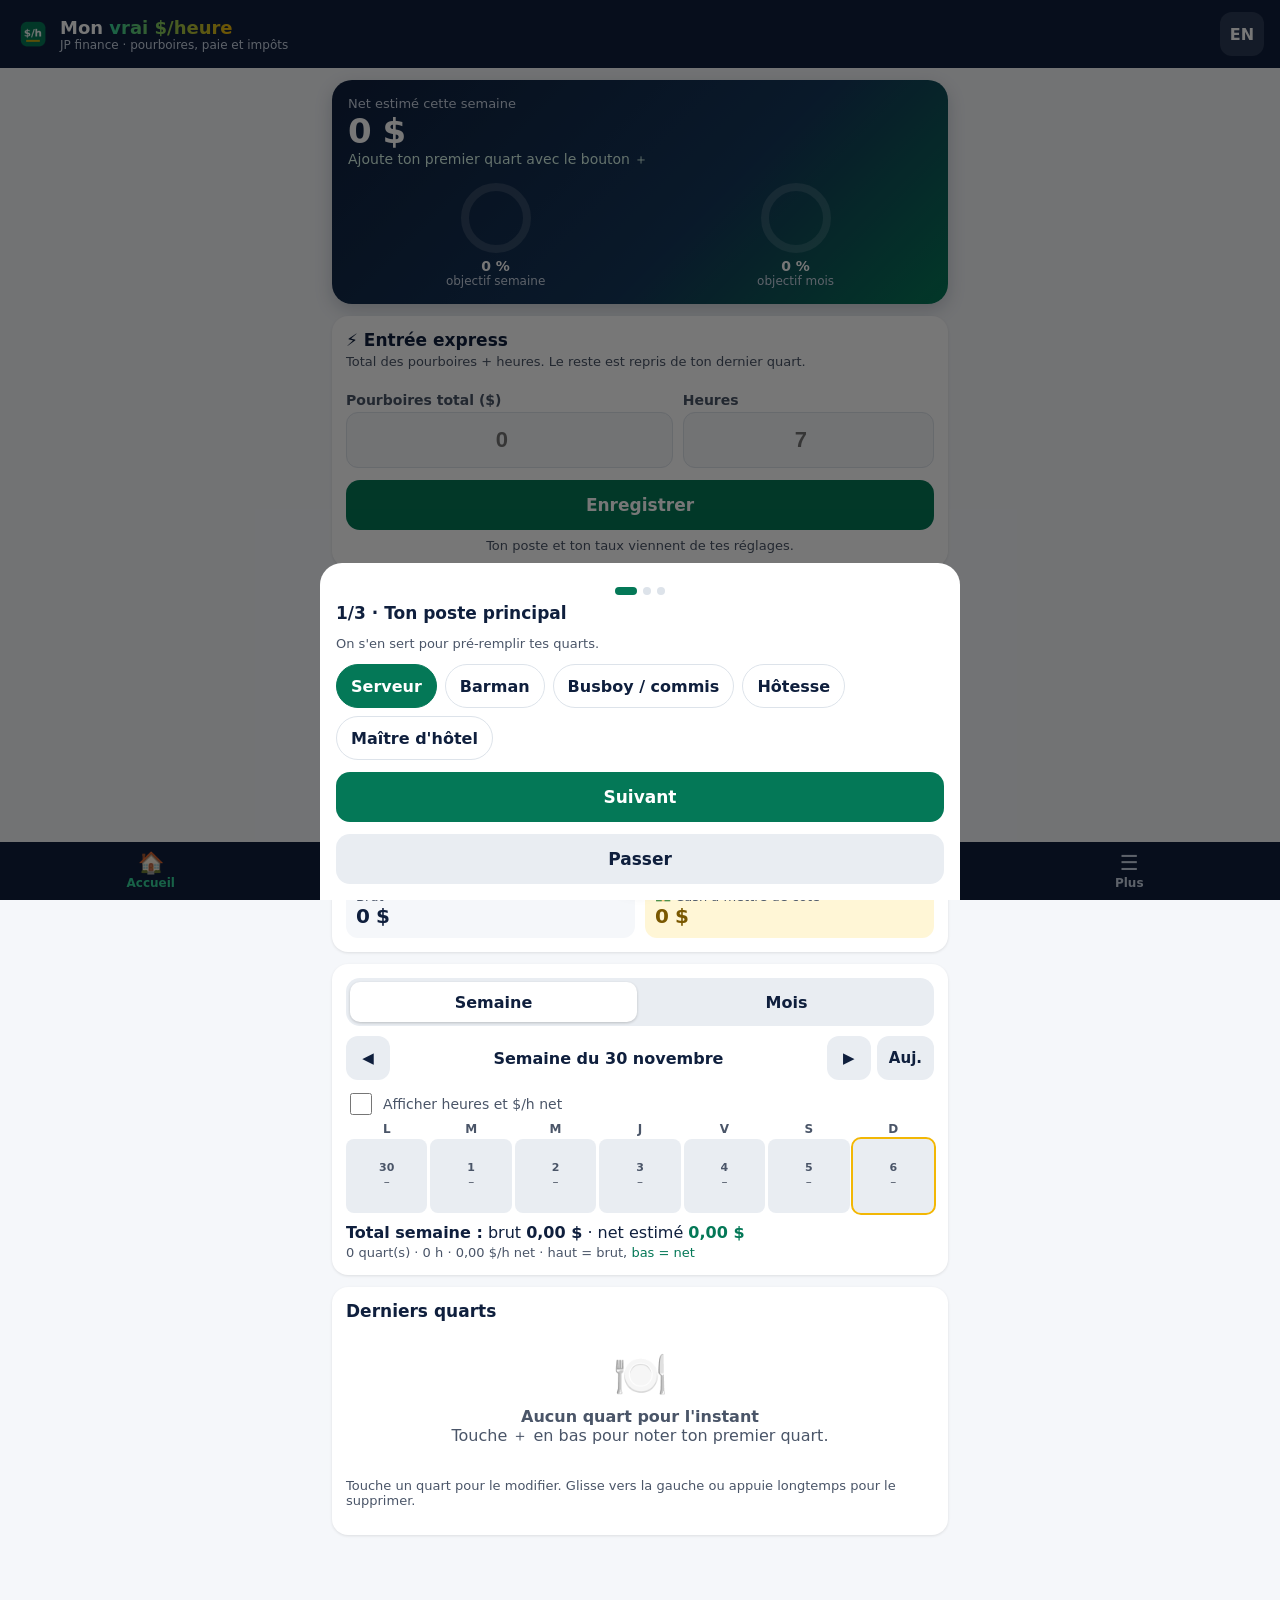
==== index.html @ 1e8775b4 "Mon vrai $/heure v6.0.0" ====
<!doctype html>
<html lang="fr-CA">
  <head>
    <meta charset="utf-8" />
    <meta name="viewport" content="width=device-width,initial-scale=1,viewport-fit=cover" />
    <meta
      http-equiv="Content-Security-Policy"
      content="default-src 'self'; script-src 'self'; style-src 'self' 'unsafe-inline'; img-src 'self' data: blob:; font-src 'self'; connect-src 'self'; manifest-src 'self'; worker-src 'self'; object-src 'none'; base-uri 'none'; form-action 'none'"
    />
    <meta name="referrer" content="no-referrer" />
    <title>Mon vrai $/heure – JP finance</title>
    <meta
      name="description"
      content="Calcule ton vrai salaire horaire avec tes pourboires, tes retenues 2026 du Québec et ton budget. Gratuit, sans pub, hors ligne."
    />
    <meta name="theme-color" content="#0F1F3D" />
    <meta name="color-scheme" content="light dark" />
    <meta name="apple-mobile-web-app-capable" content="yes" />
    <meta name="mobile-web-app-capable" content="yes" />
    <meta name="apple-mobile-web-app-title" content="Vrai $/h" />
    <meta name="apple-mobile-web-app-status-bar-style" content="black-translucent" />
    <meta property="og:type" content="website" />
    <meta property="og:title" content="Mon vrai $/heure – JP finance" />
    <meta
      property="og:description"
      content="Ton vrai $/heure avec pourboires et retenues du Québec. Gratuit, sans pub, hors ligne."
    />
    <meta property="og:image" content="og-image.png" />
    <meta property="og:locale" content="fr_CA" />
    <meta name="twitter:card" content="summary_large_image" />
    <link rel="icon" href="favicon.ico" sizes="any" />
    <link rel="icon" type="image/png" sizes="32x32" href="favicon-32.png" />
    <link rel="apple-touch-icon" href="apple-touch-icon.png" />
    <link
      rel="apple-touch-startup-image"
      href="splash/splash-1170x2532.png"
      media="(device-width: 390px) and (device-height: 844px) and (-webkit-device-pixel-ratio: 3)"
    />
    <link
      rel="apple-touch-startup-image"
      href="splash/splash-1179x2556.png"
      media="(device-width: 393px) and (device-height: 852px) and (-webkit-device-pixel-ratio: 3)"
    />
    <link
      rel="apple-touch-startup-image"
      href="splash/splash-1290x2796.png"
      media="(device-width: 430px) and (device-height: 932px) and (-webkit-device-pixel-ratio: 3)"
    />
    <link
      rel="apple-touch-startup-image"
      href="splash/splash-1125x2436.png"
      media="(device-width: 375px) and (device-height: 812px) and (-webkit-device-pixel-ratio: 3)"
    />
    <link
      rel="apple-touch-startup-image"
      href="splash/splash-750x1334.png"
      media="(device-width: 375px) and (device-height: 667px) and (-webkit-device-pixel-ratio: 2)"
    />
    <link rel="manifest" href="manifest.webmanifest" />
    <link rel="stylesheet" href="styles.css" />
    <link rel="modulepreload" href="src/calc.js" />
    <link rel="modulepreload" href="src/taxes.js" />
    <link rel="modulepreload" href="src/storage.js" />
    <script type="module" src="src/ui.js"></script>
  </head>
  <body>
    <a class="skip" href="#main">Aller au contenu</a>
    <header>
      <img src="icon-192.png" alt="" />
      <h1>Mon <b class="logo">vrai $/heure</b><small>JP finance · pourboires, paie et impôts</small></h1>
      <span class="badge" id="off" role="status">Hors ligne</span
      ><button class="lang" id="lang" aria-label="EN : changer de langue (English)">EN</button>
    </header>
    <main id="main" tabindex="-1">
      <div class="bandeau" id="rappel" role="status">
        <span>🛟 Pense à sauvegarder tes données (dernière sauvegarde il y a plus de 7 jours).</span
        ><button class="mini" id="rappel-b">Sauvegarder</button>
      </div>
      <div class="bandeau maj" id="maj" role="alert">
        <span>✨ Nouvelle version disponible</span><button class="mini" id="maj-b">Mettre à jour</button>
      </div>
      <section id="s-accueil" class="on">
        <div class="hero" id="hero">
          <div class="l">Net estimé cette semaine</div>
          <div class="v" id="h-net">0 $</div>
          <div class="s" id="h-sub">Ajoute ton premier quart avec le bouton ＋</div>
          <div class="rings">
            <div class="ring">
              <svg width="74" height="74" viewBox="0 0 74 74" aria-hidden="true">
                <circle cx="37" cy="37" r="31" stroke="#ffffff22" stroke-width="8" fill="none" />
                <circle
                  id="rg-s"
                  cx="37"
                  cy="37"
                  r="31"
                  stroke="#34D399"
                  stroke-width="8"
                  fill="none"
                  stroke-linecap="round"
                  stroke-dasharray="194.8"
                  stroke-dashoffset="194.8"
                  transform="rotate(-90 37 37)"
                /></svg
              ><b id="rg-st">0 %</b>objectif semaine
            </div>
            <div class="ring">
              <svg width="74" height="74" viewBox="0 0 74 74" aria-hidden="true">
                <circle cx="37" cy="37" r="31" stroke="#ffffff22" stroke-width="8" fill="none" />
                <circle
                  id="rg-m"
                  cx="37"
                  cy="37"
                  r="31"
                  stroke="#F2B705"
                  stroke-width="8"
                  fill="none"
                  stroke-linecap="round"
                  stroke-dasharray="194.8"
                  stroke-dashoffset="194.8"
                  transform="rotate(-90 37 37)"
                /></svg
              ><b id="rg-mt">0 %</b>objectif mois
            </div>
          </div>
        </div>
        <div class="card" id="exp-card">
          <h2>⚡ Entrée express</h2>
          <p class="note" style="margin-top: -6px">
            Total des pourboires + heures. Le reste est repris de ton dernier quart.
          </p>
          <div class="chips" id="x-jobs" style="margin-bottom: 8px"></div>
          <div class="express">
            <div>
              <label for="x-tot">Pourboires total ($)</label
              ><input id="x-tot" type="number" inputmode="decimal" step="0.01" placeholder="0" />
            </div>
            <div><label for="x-h">Heures</label><input id="x-h" type="number" inputmode="decimal" step="0.25" /></div>
          </div>
          <button class="btn" id="x-save">Enregistrer</button>
          <p class="note" id="x-info" style="text-align: center; margin: 8px 0 0"></p>
        </div>
        <div class="card">
          <h2>💡 Tes insights</h2>
          <div id="ins"></div>
        </div>
        <div class="card">
          <h2>Détail de la semaine</h2>
          <div class="kpi">
            <div>
              <div class="l">Net estimé</div>
              <div class="v vert" id="k-net">–</div>
            </div>
            <div>
              <div class="l">$/h net</div>
              <div class="v" id="k-h">–</div>
            </div>
            <div>
              <div class="l">Brut</div>
              <div class="v" id="k-brut" style="font-size: 20px">–</div>
            </div>
            <div style="background: var(--goldBg)">
              <div class="l">💵 Cash à mettre de côté</div>
              <div class="v or" id="k-cash" style="font-size: 20px">–</div>
            </div>
          </div>
          <button class="btn sec" id="rep" style="margin-top: 10px">↻ Répéter le dernier quart</button>
        </div>
        <div class="card">
          <div class="seg"><button id="g-sem" class="on">Semaine</button><button id="g-mois">Mois</button></div>
          <div class="nav3">
            <button class="mini" id="g-prev" aria-label="Période précédente">◀</button><b id="g-titre"></b
            ><button class="mini" id="g-next" aria-label="Période suivante">▶</button
            ><button class="mini" id="g-auj">Auj.</button>
          </div>
          <label style="font-weight: 500; display: flex; gap: 8px; align-items: center"
            ><input type="checkbox" id="g-det" style="width: 22px; min-height: 22px" /> Afficher heures et $/h
            net</label
          >
          <div id="grille"></div>
          <div id="g-tot"></div>
          <div id="g-jour"></div>
        </div>
        <div class="card">
          <h2>Derniers quarts</h2>
          <div class="liste" id="recent"></div>
          <p class="note">
            Touche un quart pour le modifier. Glisse vers la gauche ou appuie longtemps pour le supprimer.
          </p>
        </div>
      </section>
      <section id="s-quarts">
        <div class="card">
          <h2>Tous mes quarts</h2>
          <div class="liste" id="list"></div>
        </div>
        <div class="card">
          <h2>Par semaine</h2>
          <canvas id="chart" width="600" height="170"></canvas>
          <div id="wktable"></div>
        </div>
        <div class="card">
          <h2>Par mois</h2>
          <div id="mo"></div>
        </div>
        <div class="card">
          <h2>Par emploi</h2>
          <div id="byjob"></div>
        </div>
        <div class="card">
          <h2>Moyenne par poste</h2>
          <div id="byrole"></div>
        </div>
        <div class="card">
          <h2>Moyenne par jour</h2>
          <div id="byday"></div>
        </div>
      </section>
      <section id="s-impot">
        <div class="card">
          <p class="note">
            <span class="pill">Estimation seulement, pas un conseil fiscal</span> Calcul simplifié (montants personnels
            de base, taux moyen annualisé). Tes vraies retenues dépendent de ta paie, de tes formulaires TD1/TP-1015.3
            et de ta déclaration.
          </p>
          <div id="imp-hyp" class="note"></div>
        </div>
        <div class="card">
          <h2>Cette semaine</h2>
          <div id="imp-wk"></div>
        </div>
        <div class="card">
          <h2>Ce mois-ci</h2>
          <div id="imp-mo"></div>
        </div>
        <div class="card">
          <h2>📄 Sommaire annuel (style T4 / RL-1)</h2>
          <div class="chips" id="an-chips" style="margin-bottom: 8px"></div>
          <div id="annuel"></div>
        </div>
        <div class="card">
          <h2>Par quart (10 derniers)</h2>
          <div id="imp-list"></div>
        </div>
        <div class="card">
          <h2>D'où viennent les chiffres (2026)</h2>
          <ul class="note">
            <li>
              Fédéral : 14 % jusqu'à 58 523 $, 20,5 % jusqu'à 117 045 $, 26 %, 29 %, 33 % ; montant personnel 16 452 $ ;
              abattement du Québec 16,5 %.
              <a
                href="https://www.canada.ca/fr/agence-revenu/services/impot/particuliers/taux-imposition-tranches/annee-courante.html"
                target="_blank"
                rel="noopener"
                >canada.ca</a
              >
            </li>
            <li>
              Québec : 14 % jusqu'à 54 345 $, 19 % jusqu'à 108 680 $, 24 % jusqu'à 132 245 $, 25,75 % ; montant
              personnel 18 952 $ ; déduction pour travailleurs 6 % (max 1 450 $).
              <a
                href="https://www.revenuquebec.ca/fr/citoyens/declaration-de-revenus/produire-votre-declaration-de-revenus/taux-dimposition/"
                target="_blank"
                rel="noopener"
                >revenuquebec.ca</a
              >
            </li>
            <li>
              RRQ : 6,30 % de 3 500 $ à 74 600 $ (max 4 479,30 $) + 2<sup>e</sup> cotisation supplémentaire 4 % de 74
              600 $ à 85 000 $ (max 416 $). RQAP : 0,430 % jusqu'à 103 000 $.
              <a
                href="https://www.revenuquebec.ca/fr/entreprises/retenues-a-la-source-et-cotisations-de-lemployeur/employeur-principaux-changements-2026/"
                target="_blank"
                rel="noopener"
                >revenuquebec.ca</a
              >
            </li>
            <li>
              Assurance-emploi (taux Québec) : 1,30 % jusqu'à 68 900 $ (max 895,70 $).
              <a
                href="https://www.canada.ca/fr/agence-revenu/services/formulaires-publications/retenues-paie/t4032-tables-retenues-paie/t4032qc-jan/t4032qc-janvier-renseignements-generaux.html"
                target="_blank"
                rel="noopener"
                >canada.ca</a
              >
            </li>
            <li>Vérifié le 14 octobre 2026. Taux modifiables dans Réglages.</li>
          </ul>
        </div>
        <div class="card">
          <h2>Pourboires et impôts (Québec)</h2>
          <ul class="note">
            <li>
              Les pourboires sont un <b>revenu imposable</b>, en argent comptant ou par carte (Revenu Québec et ARC).
            </li>
            <li>
              Dans un établissement visé (restaurant, bar, hôtel…), tu dois déclarer par écrit à ton employeur la
              totalité de tes pourboires à chaque période de paie (formulaire <b>TP-1019.4</b> ou équivalent).
            </li>
            <li>
              L'employeur les ajoute à ton salaire pour les retenues et ton relevé 1. Si tes pourboires déclarés sont
              sous 8 % des ventes visées, il peut devoir t'attribuer un montant.
            </li>
            <li>
              Déclarer tous tes pourboires peut améliorer certaines protections (assurance-emploi, RQAP, vacances,
              fériés).
            </li>
            <li>
              Le salaire minimum au pourboire ne s'applique qu'aux salariés qui reçoivent habituellement des pourboires
              ; sinon, c'est le taux général.
            </li>
          </ul>
          <p class="note">
            Pour ta situation :
            <a
              href="https://www.revenuquebec.ca/fr/citoyens/situation-de-vie/travail/pourboires/"
              target="_blank"
              rel="noopener"
              >Revenu Québec – pourboires</a
            >, l'ARC ou un professionnel.
          </p>
        </div>
      </section>
      <section id="s-budget">
        <div class="card">
          <h2>Tes dépenses d'un mois normal</h2>
          <div id="exp"></div>
          <button class="mini" id="addexp" style="margin-top: 8px">+ Ajouter une ligne</button>
          <p>
            <b>Total : <span id="exptot"></span></b>
          </p>
        </div>
        <div class="card">
          <h2>Ce que tu reçois vraiment</h2>
          <p class="note">
            Revenu brut suivi par mois. Méthode du « salaire fixe » : tu te verses un montant stable basé sur ta moyenne
            des 3 derniers mois, et le surplus va au coussin.
          </p>
          <div id="bud"></div>
        </div>
      </section>
      <section id="s-param">
        <div class="card">
          <h2>Réglages</h2>
          <label for="p-name">Ton nom (facultatif)</label><input id="p-name" />
          <div class="row">
            <div>
              <label for="p-mintip">Minimum au pourboire ($/h)</label
              ><input type="number" step="0.01" inputmode="decimal" id="p-mintip" />
            </div>
            <div>
              <label for="p-mingen">Minimum général ($/h)</label
              ><input type="number" step="0.01" inputmode="decimal" id="p-mingen" />
            </div>
          </div>
          <p class="note">
            Par défaut : <b>13,30 $</b> (pourboire) et <b>16,60 $</b> (général), en vigueur depuis le 1<sup>er</sup> mai
            2026, vérifiés le 14 octobre 2026. Sources :
            <a
              href="https://www.cnesst.gouv.qc.ca/fr/conditions-travail/salaire-paye/salaire"
              target="_blank"
              rel="noopener"
              >CNESST</a
            >,
            <a
              href="https://www.quebec.ca/nouvelles/actualites/details/hausse-du-salaire-minimum-des-aujourdhui-le-taux-general-du-salaire-minimum-setablit-a-1660-lheure-70097"
              target="_blank"
              rel="noopener"
              >Québec.ca</a
            >.
          </p>
          <label>Taux de base par poste</label>
          <div id="p-roles"></div>
          <div class="row">
            <div><label for="p-goal">Objectif $/h</label><input type="number" inputmode="decimal" id="p-goal" /></div>
            <div>
              <label for="p-cush">Coussin visé (mois)</label><input type="number" inputmode="decimal" id="p-cush" />
            </div>
          </div>
          <label for="p-cush0">Coussin de départ ($)</label><input type="number" inputmode="decimal" id="p-cush0" />
          <div class="row">
            <div>
              <label for="p-os">Objectif net / semaine ($)</label><input type="number" inputmode="decimal" id="p-os" />
            </div>
            <div>
              <label for="p-om">Objectif net / mois ($)</label><input type="number" inputmode="decimal" id="p-om" />
            </div>
          </div>
          <label for="p-jobs">Mes emplois / restos (un par ligne)</label
          ><textarea id="p-jobs" rows="3" placeholder="Gaspar&#10;Bar du coin"></textarea>
          <h2 style="margin-top: 18px">Impôts (estimation)</h2>
          <label for="p-rev">Revenu annuel estimé ($, vide = calculé à partir de tes quarts)</label
          ><input type="number" inputmode="decimal" id="p-rev" />
          <label for="p-decl">Pourboires cash déclarés (%)</label
          ><input type="number" inputmode="decimal" id="p-decl" min="0" max="100" />
          <p class="note">
            La loi t'oblige à déclarer à ton employeur 100 % de tes pourboires (TP-1019.4). Un % plus bas sert seulement
            à voir l'écart à prévoir.
          </p>
          <label style="display: flex; gap: 8px; align-items: center; font-weight: 500"
            ><input type="checkbox" id="p-r8" style="width: 22px; min-height: 22px" /> Appliquer la règle des 8 %
            (attribution par l'employeur)</label
          >
          <label for="p-taux">Ajuster les taux 2026 (JSON, avancé)</label
          ><textarea id="p-taux" rows="3" style="font-size: 13px; font-family: monospace"></textarea>
          <p class="note">
            Ex. {"aeTaux":0.013}. Vide = taux officiels 2026. Estimation seulement, pas un conseil fiscal.
          </p>
          <button class="btn" id="psave">Enregistrer</button>
          <button class="btn sec" id="csv">Exporter en CSV</button>
          <h2 style="margin-top: 18px">🛟 Sauvegarde (aucune perte de données)</h2>
          <p class="note">
            Tes données restent sur ton téléphone. Fais une sauvegarde de temps en temps (Fichiers, iCloud Drive,
            courriel à toi-même).
          </p>
          <button class="btn" id="bk">⬇️ Sauvegarder (fichier .json)</button
          ><button class="btn sec" id="rs">⬆️ Restaurer une sauvegarde</button
          ><input type="file" id="rs-f" accept=".json,application/json" hidden />
          <p class="note" id="bk-info"></p>
          <h2 style="margin-top: 18px">🔒 Verrou NIP (facultatif)</h2>
          <p class="note">
            Un NIP de 4 à 6 chiffres cache tes montants quand tu ouvres l'appli. Ce n'est pas du chiffrement.
          </p>
          <div class="row">
            <input
              type="password"
              inputmode="numeric"
              id="p-pin"
              placeholder="Nouveau NIP"
              aria-label="Nouveau NIP"
            /><button class="mini" id="p-pinb">Activer</button>
          </div>
          <button class="mini" id="p-pinoff" style="margin-top: 8px">Retirer le NIP</button>
          <h2 style="margin-top: 18px">🧰 Journal d'erreurs (soutien)</h2>
          <p class="note">
            Si un problème survient, exporte ce journal et envoie-le à JP finance. Il ne contient aucun montant.
          </p>
          <pre class="log" id="log" aria-live="polite"></pre>
          <div class="row">
            <button class="mini" id="log-x">Exporter le journal</button><button class="mini" id="log-c">Vider</button>
          </div>
          <p class="note" style="margin-top: 14px">
            <a href="confidentialite.html">Politique de confidentialité</a> ·
            <a href="conditions.html">Conditions et avis</a> · Version <span id="ver">6.0.0</span>
          </p>
          <button class="btn sec" id="demo">Charger des exemples</button>
          <button class="btn sec" id="reonb">Revoir l'accueil (3 étapes)</button>
          <button class="mini" id="wipe" style="margin-top: 16px; color: var(--warn)">
            Effacer toutes les données
          </button>
          <p class="note">Tes données restent sur ton téléphone seulement.</p>
        </div>
      </section>
    </main>
    <nav aria-label="Navigation principale">
      <button data-s="s-accueil" class="on"><span>🏠</span>Accueil</button
      ><button data-s="s-quarts"><span>📋</span>Quarts</button
      ><button class="plus" id="nav-plus" aria-label="Quart : ajouter un quart"><i>＋</i><em>Quart</em></button
      ><button data-s="s-impot"><span>🧾</span>Impôts</button
      ><button data-s="s-budget,s-param"><span>☰</span>Plus</button>
    </nav>
    <div class="lock" id="lock">
      <div style="font-size: 48px">🔒</div>
      <h2>Mon vrai $/heure</h2>
      <p>Entre ton NIP</p>
      <input type="password" inputmode="numeric" id="lk" autocomplete="off" aria-label="NIP" />
      <p id="lk-e" style="color: #f87171; min-height: 20px"></p>
    </div>
    <div class="sheet" id="sheet" aria-hidden="true" role="dialog" aria-modal="true" aria-labelledby="sh-t">
      <div class="in">
        <div class="hd">
          <h2 id="sh-t">Nouveau quart</h2>
          <button class="mini" id="sh-x" aria-label="Fermer">✕</button>
        </div>
        <div class="chips" id="f-jobs" style="margin-top: 10px"></div>
        <div class="chips" id="f-roles" style="margin-top: 10px"></div>
        <div class="row">
          <div><label for="f-date">Date</label><input type="date" id="f-date" /></div>
          <div>
            <label for="f-rate">Taux de base ($/h)</label
            ><input type="number" step="0.01" inputmode="decimal" id="f-rate" />
          </div>
        </div>
        <label for="f-hours">Heures</label>
        <div class="step">
          <button id="h-m" aria-label="Moins 15 minutes">−</button
          ><input type="number" step="0.25" min="0" inputmode="decimal" id="f-hours" placeholder="0" /><button
            id="h-p"
            aria-label="Plus 15 minutes"
          >
            +
          </button>
        </div>
        <div class="chips" id="h-chips" style="margin-top: 8px"></div>
        <div class="row">
          <div>
            <label for="f-card">💳 Pourb. carte ($)</label
            ><input type="number" step="0.01" inputmode="decimal" id="f-card" placeholder="0" />
          </div>
          <div>
            <label for="f-cash">💵 Pourb. cash ($)</label
            ><input type="number" step="0.01" inputmode="decimal" id="f-cash" placeholder="0" />
          </div>
        </div>
        <label>Tip-out remis (% des ventes)</label>
        <div class="chips" id="to-chips"></div>
        <div id="sales-wrap">
          <label for="f-sales">Ventes du quart ($)</label
          ><input
            type="number"
            step="0.01"
            inputmode="decimal"
            id="f-sales"
            placeholder="Pour calculer le tip-out en %"
          />
        </div>
        <details id="more">
          <summary>Plus d'options</summary>
          <div class="row">
            <div>
              <label for="f-todir">Tip-out</label
              ><select id="f-todir">
                <option value="donne">Je remets</option>
                <option value="recu">Je reçois</option>
              </select>
            </div>
            <div>
              <label for="f-tomode">Calcul</label
              ><select id="f-tomode">
                <option value="pctVentes">% des ventes</option>
                <option value="pctPourboires">% des pourboires</option>
                <option value="montant">Montant ($)</option>
              </select>
            </div>
          </div>
          <label for="f-toval">Valeur du tip-out (% ou $)</label
          ><input type="number" step="0.01" inputmode="decimal" id="f-toval" /> <label for="f-notes">Notes</label
          ><input id="f-notes" placeholder="Terrasse, fête privée…" />
        </details>
        <div class="card" style="margin: 12px 0 0; background: #0f1f3d; color: #fff">
          <div class="row">
            <div>
              <div class="note" style="color: #c9d3e3">Brut</div>
              <div class="big" id="pv-b">–</div>
            </div>
            <div>
              <div class="note" style="color: #c9d3e3">Net estimé</div>
              <div class="big" id="pv-n" style="color: #34d399">–</div>
            </div>
          </div>
          <div id="pv-d" class="note" style="color: #c9d3e3"></div>
        </div>
        <button class="btn" id="save">Enregistrer</button
        ><button class="btn sec" id="sh-rep">↻ Remplir comme le dernier quart</button>
        <button class="btn sec" id="sh-del" style="color: var(--warn); display: none">Supprimer ce quart</button>
      </div>
    </div>
    <div class="sheet onb" id="onb" role="dialog" aria-modal="true" aria-labelledby="onb-t">
      <div class="in">
        <div class="dots"><i></i><i></i><i></i></div>
        <h2 id="onb-t"></h2>
        <div id="onb-b"></div>
        <button class="btn" id="onb-n">Suivant</button><button class="btn sec" id="onb-s">Passer</button>
      </div>
    </div>
    <div class="toast" id="toast" role="status"><span id="toast-t"></span><button id="toast-u">Annuler</button></div>
  </body>
</html>
---- styles.css ----
:root {
  --bg: #f5f7fa;
  --card: #ffffff;
  --ink: #0f1f3d;
  --muted: #4a5568;
  --line: #dde3ea;
  --navy: #0f1f3d;
  --green: #047857;
  --greenBg: #e6f6ef;
  --on-green: #ffffff;
  --gold: #f2b705;
  --goldInk: #7a5800;
  --goldBg: #fff6d6;
  --warn: #b42318;
  --field: #f5f7fa;
  --grey: #e9edf2;
  --greyInk: #545d6b;
}
@media (prefers-color-scheme: dark) {
  :root {
    --bg: #0b1220;
    --card: #16213a;
    --ink: #e8edf5;
    --muted: #a9b4c6;
    --line: #2a3754;
    --navy: #0b1220;
    --green: #34d399;
    --greenBg: #123a2e;
    --on-green: #062a1e;
    --gold: #fbbf24;
    --goldInk: #fbbf24;
    --goldBg: #3a2f0e;
    --warn: #f87171;
    --field: #0f1a2e;
    --grey: #1c2740;
    --greyInk: #8090a8;
  }
}
* {
  box-sizing: border-box;
  -webkit-tap-highlight-color: transparent;
}
body {
  margin: 0;
  font-family: -apple-system, system-ui, 'Segoe UI', Roboto, sans-serif;
  background: var(--bg);
  color: var(--ink);
  padding-bottom: calc(86px + env(safe-area-inset-bottom));
}
header {
  background: #0f1f3d;
  color: #fff;
  padding: calc(12px + env(safe-area-inset-top)) calc(16px + env(safe-area-inset-right)) 12px
    calc(16px + env(safe-area-inset-left));
  display: flex;
  align-items: center;
  gap: 10px;
}
header img {
  width: 34px;
  height: 34px;
  border-radius: 9px;
}
header h1 {
  margin: 0;
  font-size: 18px;
}
header h1 b {
  color: #34d399;
}
header small {
  display: block;
  font-size: 12px;
  color: #c9d3e3;
  font-weight: 400;
}
main {
  padding: 12px calc(12px + env(safe-area-inset-right)) 12px calc(12px + env(safe-area-inset-left));
  max-width: 640px;
  margin: auto;
}
section {
  display: none;
}
section.on {
  display: block;
}
.card {
  background: var(--card);
  border-radius: 16px;
  padding: 14px;
  margin-bottom: 12px;
  box-shadow: 0 1px 3px #0000001a;
}
h2 {
  font-size: 17px;
  margin: 0 0 10px;
}
label {
  display: block;
  font-size: 14px;
  font-weight: 600;
  margin: 10px 0 4px;
  color: var(--muted);
}
input,
select,
textarea {
  width: 100%;
  min-height: 44px;
  padding: 10px 12px;
  font-size: 17px;
  border: 1px solid var(--line);
  border-radius: 12px;
  background: var(--field);
  color: var(--ink);
}
input:focus,
select:focus {
  outline: 3px solid var(--green);
  outline-offset: 1px;
}
.row {
  display: grid;
  grid-template-columns: 1fr 1fr;
  gap: 10px;
}
button {
  font: inherit;
  cursor: pointer;
}
.btn {
  background: var(--green);
  color: var(--on-green);
  border: 0;
  border-radius: 14px;
  min-height: 50px;
  padding: 12px 16px;
  font-size: 17px;
  font-weight: 700;
  width: 100%;
  margin-top: 12px;
}
.btn.sec {
  background: var(--grey);
  color: var(--ink);
}
.mini {
  min-height: 44px;
  min-width: 44px;
  padding: 8px 12px;
  border: 0;
  border-radius: 12px;
  background: var(--grey);
  color: var(--ink);
  font-size: 15px;
  font-weight: 600;
}
.chips {
  display: flex;
  flex-wrap: wrap;
  gap: 8px;
}
.chip {
  min-height: 44px;
  padding: 8px 14px;
  border-radius: 22px;
  border: 1px solid var(--line);
  background: var(--card);
  color: var(--ink);
  font-size: 16px;
  font-weight: 600;
}
.chip.on {
  background: var(--green);
  color: var(--on-green);
  border-color: var(--green);
}
.step {
  display: grid;
  grid-template-columns: 52px 1fr 52px;
  gap: 8px;
  align-items: center;
}
.step button {
  min-height: 48px;
  border-radius: 12px;
  border: 0;
  background: var(--grey);
  color: var(--ink);
  font-size: 24px;
  font-weight: 700;
}
.step input {
  text-align: center;
  font-size: 22px;
  font-weight: 700;
}
.kpi {
  display: grid;
  grid-template-columns: 1fr 1fr;
  gap: 10px;
}
.kpi > div {
  background: var(--field);
  border-radius: 12px;
  padding: 10px;
}
.kpi .v {
  font-size: 24px;
  font-weight: 800;
}
.kpi .l {
  font-size: 13px;
  color: var(--muted);
}
.vert {
  color: var(--green);
}
.or {
  color: var(--goldInk);
}
.low {
  color: var(--warn);
  font-weight: 700;
}
.note {
  font-size: 13px;
  color: var(--muted);
}
.pill {
  display: inline-block;
  background: var(--goldBg);
  color: var(--goldInk);
  padding: 3px 9px;
  border-radius: 20px;
  font-size: 12px;
  font-weight: 700;
}
table {
  width: 100%;
  border-collapse: collapse;
  font-size: 14px;
}
th,
td {
  padding: 8px 4px;
  text-align: right;
  border-bottom: 1px solid var(--line);
}
th:first-child,
td:first-child {
  text-align: left;
}
th {
  color: var(--muted);
  font-weight: 600;
}
.liste .it {
  position: relative;
  overflow: hidden;
  border-radius: 12px;
  margin-bottom: 8px;
  background: var(--warn);
}
.liste .it .del {
  position: absolute;
  right: 16px;
  top: 50%;
  transform: translateY(-50%);
  color: #fff;
  font-weight: 700;
}
.liste .it .fg {
  position: relative;
  background: var(--field);
  display: flex;
  align-items: center;
  gap: 10px;
  padding: 10px 12px;
  min-height: 56px;
  transition: transform 0.2s;
  touch-action: pan-y;
}
.it .d {
  font-weight: 700;
  min-width: 58px;
}
.it .m {
  flex: 1;
  font-size: 13px;
  color: var(--muted);
}
.it .t {
  text-align: right;
  font-weight: 700;
}
.it .t small {
  display: block;
  font-weight: 600;
}
nav {
  position: fixed;
  bottom: 0;
  left: 0;
  right: 0;
  background: #0f1f3d;
  display: flex;
  padding: 0 env(safe-area-inset-right) env(safe-area-inset-bottom) env(safe-area-inset-left);
  z-index: 5;
}
nav button {
  flex: 1;
  border: 0;
  background: none;
  color: #c9d3e3;
  font-size: 12px;
  font-weight: 600;
  min-height: 58px;
  display: flex;
  flex-direction: column;
  align-items: center;
  justify-content: center;
  gap: 2px;
}
nav button span {
  font-size: 21px;
  line-height: 1;
}
nav button.on {
  color: #34d399;
}
.fab {
  position: fixed;
  right: calc(16px + env(safe-area-inset-right));
  bottom: calc(74px + env(safe-area-inset-bottom));
  z-index: 6;
  background: var(--green);
  color: var(--on-green);
  border: 0;
  border-radius: 30px;
  min-height: 58px;
  padding: 0 22px;
  font-size: 18px;
  font-weight: 800;
  box-shadow: 0 6px 18px #0004;
}
.sheet {
  position: fixed;
  inset: 0;
  background: #0008;
  z-index: 10;
  display: none;
  align-items: flex-end;
}
.sheet.on {
  display: flex;
}
.sheet .in {
  background: var(--card);
  width: 100%;
  max-width: 640px;
  margin: auto auto 0;
  border-radius: 22px 22px 0 0;
  padding: 16px 16px calc(16px + env(safe-area-inset-bottom));
  max-height: 94vh;
  overflow: auto;
}
.sheet .hd {
  display: flex;
  align-items: center;
  justify-content: space-between;
}
.sheet .hd h2 {
  margin: 0;
}
.big {
  font-size: 30px;
  font-weight: 800;
}
details summary {
  min-height: 44px;
  display: flex;
  align-items: center;
  font-weight: 700;
  color: var(--green);
  font-size: 16px;
  cursor: pointer;
}
.toast {
  position: fixed;
  left: 12px;
  right: 12px;
  bottom: calc(140px + env(safe-area-inset-bottom));
  background: #0f1f3d;
  color: #fff;
  border-radius: 14px;
  padding: 6px 8px 6px 16px;
  display: none;
  align-items: center;
  justify-content: space-between;
  z-index: 20;
  max-width: 600px;
  margin: auto;
}
.toast.on {
  display: flex;
}
.toast button {
  background: none;
  border: 0;
  color: #34d399;
  font-weight: 800;
  min-height: 44px;
  padding: 0 12px;
  font-size: 16px;
}
canvas {
  width: 100%;
  height: 170px;
}
a {
  color: var(--green);
}
.seg {
  display: grid;
  grid-template-columns: 1fr 1fr;
  gap: 6px;
  background: var(--grey);
  padding: 4px;
  border-radius: 14px;
}
.seg button {
  min-height: 40px;
  border: 0;
  border-radius: 10px;
  background: none;
  color: var(--ink);
  font-weight: 700;
}
.seg button.on {
  background: var(--card);
  box-shadow: 0 1px 3px #0003;
}
.gw,
.gm {
  display: grid;
  gap: 3px;
}
.gw {
  grid-template-columns: repeat(7, 1fr);
}
.gm {
  grid-template-columns: repeat(7, 1fr) 1.15fr;
}
.gc {
  background: var(--greenBg);
  border-radius: 8px;
  padding: 4px 1px;
  text-align: center;
  font-size: 11px;
  line-height: 1.3;
  min-height: 48px;
  border: 0;
  color: var(--ink);
}
.gc b {
  display: block;
  font-size: 11px;
  color: var(--muted);
}
.gc .br {
  font-weight: 700;
}
.gc .nt {
  color: var(--green);
  font-weight: 800;
}
.gc.vide {
  background: var(--grey);
  color: var(--greyInk);
}
.gc.hors {
  opacity: 0.35;
}
.gc.auj {
  outline: 2px solid var(--gold);
}
.gc.sel {
  outline: 3px solid var(--green);
}
.gc.st {
  background: #0f1f3d;
  color: #fff;
}
.gc.st b {
  color: #c9d3e3;
}
.gc.st .nt {
  color: #34d399;
}
.gh {
  font-size: 12px;
  text-align: center;
  color: var(--muted);
  font-weight: 700;
}
.gw .gc {
  min-height: 74px;
  font-size: 12px;
}
.nav3 {
  display: flex;
  align-items: center;
  gap: 6px;
  margin: 10px 0;
}
.nav3 b {
  flex: 1;
  text-align: center;
}
.onb .dots {
  display: flex;
  gap: 6px;
  justify-content: center;
  margin: 8px 0;
}
.onb .dots i {
  width: 8px;
  height: 8px;
  border-radius: 4px;
  background: var(--line);
}
.onb .dots i.on {
  background: var(--green);
  width: 22px;
}
.fab {
  display: none;
}
nav .plus {
  flex: 0 0 74px;
  position: relative;
}
nav .plus i {
  position: absolute;
  top: -22px;
  left: 50%;
  transform: translateX(-50%);
  width: 62px;
  height: 62px;
  border-radius: 31px;
  background: var(--green);
  color: var(--on-green);
  font-style: normal;
  font-size: 34px;
  font-weight: 800;
  display: flex;
  align-items: center;
  justify-content: center;
  box-shadow: 0 6px 16px #0006;
  border: 4px solid #0f1f3d;
  transition: transform 0.15s;
}
nav .plus:active i {
  transform: translateX(-50%) scale(0.92);
}
nav .plus em {
  font-style: normal;
  margin-top: 30px;
}
.sheet {
  transition: background 0.25s;
}
.sheet .in {
  transform: translateY(100%);
  transition: transform 0.28s cubic-bezier(0.2, 0.9, 0.3, 1);
}
.sheet.on .in {
  transform: none;
}
section.on {
  animation: fade 0.25s ease;
}
@keyframes fade {
  from {
    opacity: 0;
    transform: translateY(6px);
  }
  to {
    opacity: 1;
    transform: none;
  }
}
.pop {
  animation: pop 0.35s ease;
}
@keyframes pop {
  0% {
    transform: scale(1);
  }
  40% {
    transform: scale(1.06);
  }
  100% {
    transform: scale(1);
  }
}
.chip,
.btn,
.mini,
.gc {
  transition:
    transform 0.12s,
    background 0.15s;
}
.chip:active,
.btn:active,
.mini:active,
.gc:active {
  transform: scale(0.96);
}
.v,
.big {
  font-variant-numeric: tabular-nums;
  letter-spacing: -0.5px;
}
.hero {
  background: linear-gradient(135deg, #0f1f3d, #14365a 60%, #047857);
  color: #fff;
  border-radius: 20px;
  padding: 16px;
  margin-bottom: 12px;
  box-shadow: 0 6px 18px #0f1f3d33;
}
.hero .l {
  color: #c9d3e3;
  font-size: 13px;
}
.hero .v {
  font-size: 34px;
  font-weight: 800;
  color: #fff;
}
.hero .s {
  font-size: 14px;
  color: #d7f5e8;
}
.rings {
  display: flex;
  gap: 16px;
  justify-content: space-around;
  margin-top: 12px;
}
.ring {
  text-align: center;
  font-size: 12px;
  color: #c9d3e3;
}
.ring b {
  display: block;
  color: #fff;
  font-size: 14px;
}
.ring circle {
  transition: stroke-dashoffset 0.8s ease;
}
.ins {
  display: grid;
  grid-template-columns: 1fr 1fr;
  gap: 10px;
}
.ins > div {
  background: var(--field);
  border-radius: 14px;
  padding: 12px;
}
.ins .e {
  font-size: 22px;
}
.ins .v {
  font-size: 19px;
  font-weight: 800;
}
.ins .l {
  font-size: 12px;
  color: var(--muted);
}
.empty {
  text-align: center;
  padding: 18px 8px;
  color: var(--muted);
}
.empty .e {
  font-size: 44px;
  display: block;
  margin-bottom: 6px;
}
.express {
  display: grid;
  grid-template-columns: 1.3fr 1fr;
  gap: 10px;
}
.express input {
  font-size: 22px;
  font-weight: 800;
  text-align: center;
  min-height: 56px;
}
.lock {
  position: fixed;
  inset: 0;
  background: #0f1f3d;
  z-index: 50;
  display: none;
  flex-direction: column;
  align-items: center;
  justify-content: center;
  color: #fff;
  padding: 24px;
}
.lock.on {
  display: flex;
}
.lock input {
  max-width: 220px;
  text-align: center;
  font-size: 28px;
  letter-spacing: 10px;
  background: #16213a;
  color: #fff;
  border-color: #2a3754;
}
.logo {
  background: linear-gradient(90deg, #34d399, #f2b705);
  -webkit-background-clip: text;
  background-clip: text;
  color: transparent;
}

@media (prefers-reduced-motion: reduce) {
  *,
  *::before,
  *::after {
    animation: none !important;
    transition: none !important;
    scroll-behavior: auto !important;
  }
}
:focus-visible {
  outline: 3px solid #f2b705;
  outline-offset: 2px;
}
.skip {
  position: absolute;
  left: -999px;
  top: 0;
  background: #f2b705;
  color: #0f1f3d;
  padding: 10px 14px;
  z-index: 99;
  border-radius: 0 0 10px 0;
  font-weight: 700;
}
.skip:focus {
  left: 0;
}
.badge {
  display: none;
  margin-left: auto;
  background: #b42318;
  color: #fff;
  border-radius: 20px;
  padding: 4px 10px;
  font-size: 12px;
  font-weight: 700;
}
.badge.on {
  display: inline-block;
}
.lang {
  margin-left: auto;
  background: #ffffff1f;
  color: #fff;
  border: 0;
  border-radius: 12px;
  min-height: 44px;
  min-width: 44px;
  font-weight: 800;
}
.badge.on + .lang {
  margin-left: 8px;
}
.bandeau {
  display: none;
  align-items: center;
  gap: 10px;
  background: var(--goldBg);
  color: var(--goldInk);
  border-radius: 14px;
  padding: 8px 8px 8px 14px;
  margin-bottom: 12px;
  font-weight: 600;
}
.bandeau.on {
  display: flex;
}
.bandeau span {
  flex: 1;
}
.bandeau.maj {
  background: #0f1f3d;
  color: #fff;
  position: fixed;
  left: 12px;
  right: 12px;
  top: calc(8px + env(safe-area-inset-top));
  z-index: 30;
  max-width: 600px;
  margin: auto;
}
pre.log {
  white-space: pre-wrap;
  font-size: 12px;
  background: var(--field);
  border-radius: 12px;
  padding: 10px;
  max-height: 200px;
  overflow: auto;
  color: var(--ink);
}
.sr {
  position: absolute;
  width: 1px;
  height: 1px;
  overflow: hidden;
  clip: rect(0 0 0 0);
}
.doc {
  max-width: 720px;
  margin: auto;
}
.doc h1 {
  font-size: 24px;
}
.doc ul {
  padding-left: 20px;
}
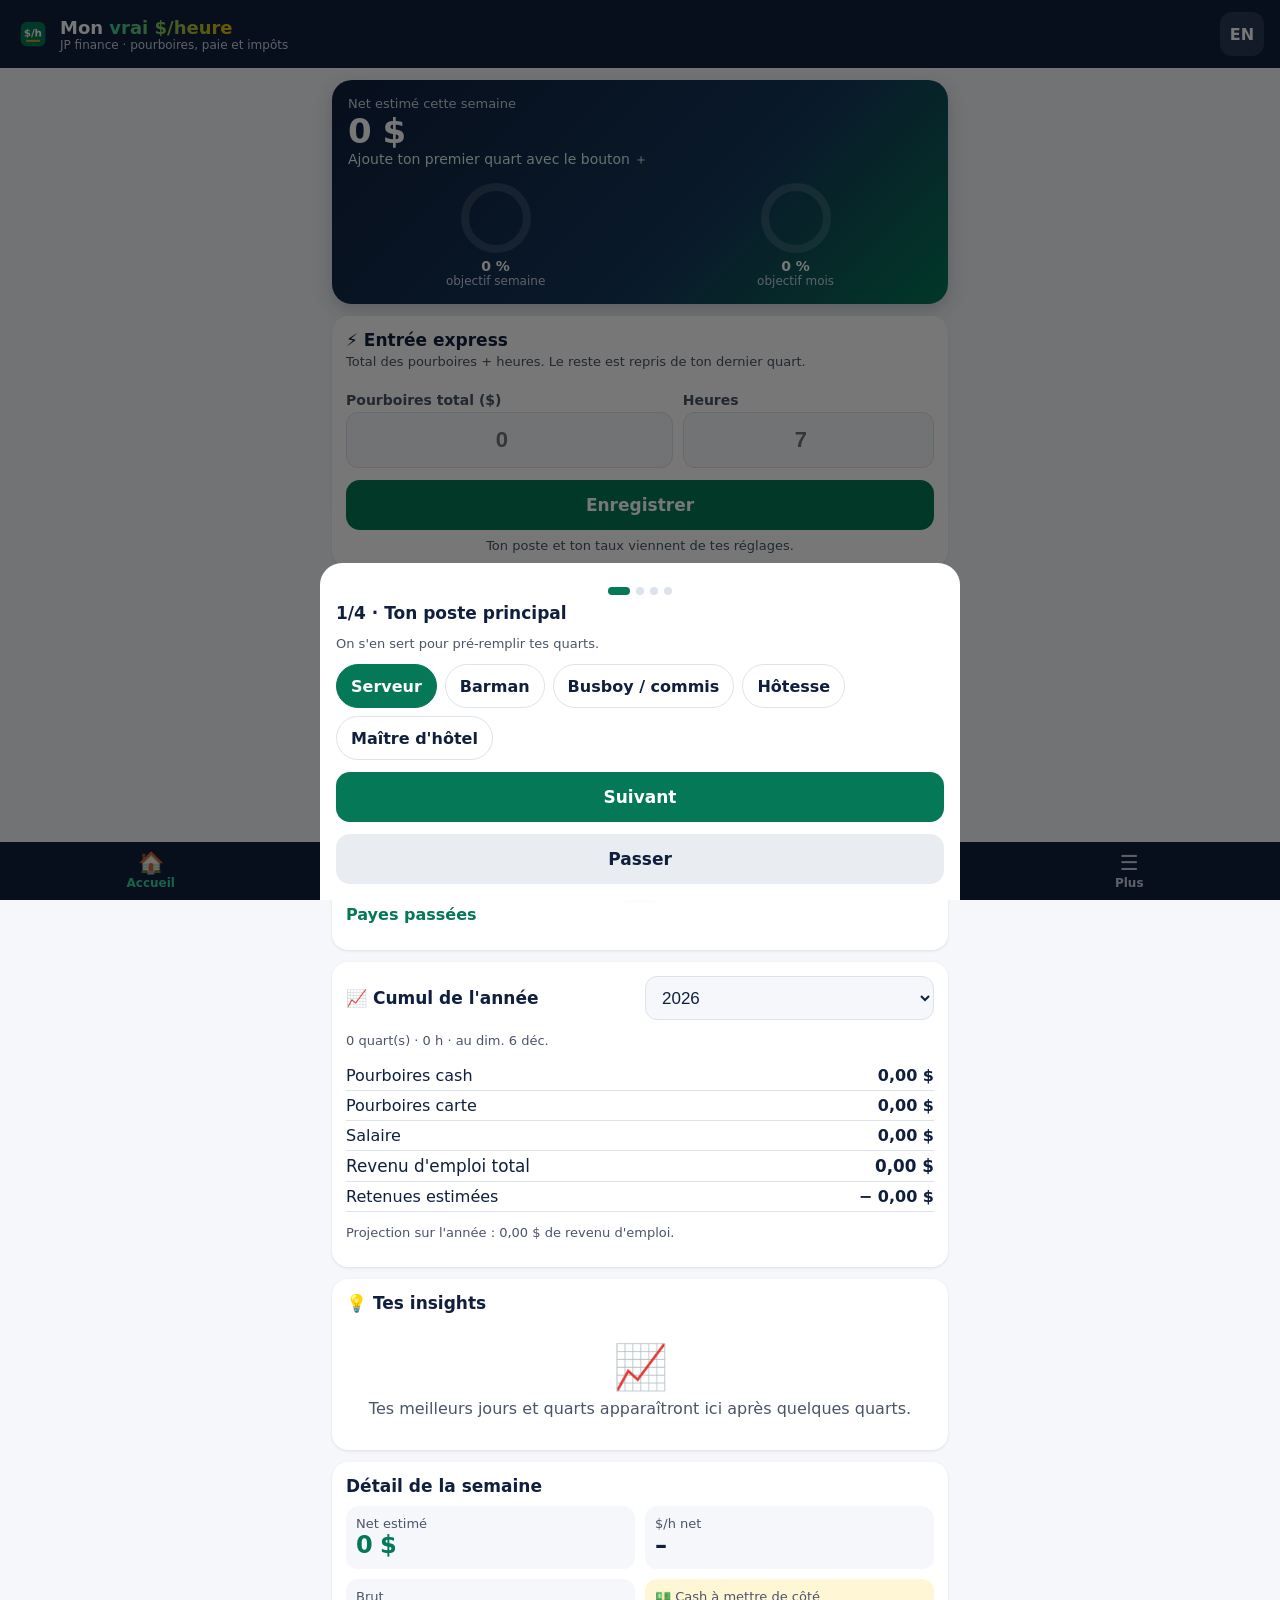
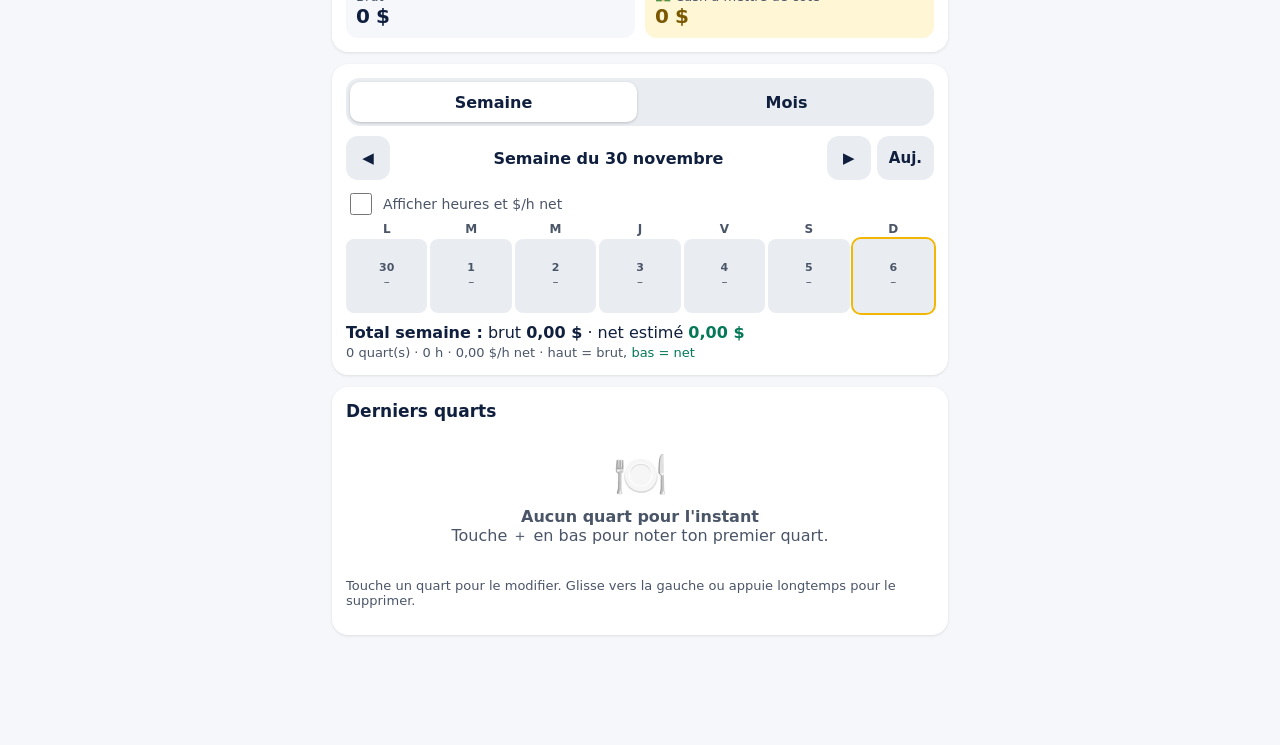
==== commit 7d8431c7: "v9.0.0 : périodes de paie, cumul annuel, aperçu T4/RL-1" ====
--- a/index.html
+++ b/index.html
@@ -139,6 +139,21 @@
           <button class="btn" id="x-save">Enregistrer</button>
           <p class="note" id="x-info" style="text-align: center; margin: 8px 0 0"></p>
         </div>
+        <div class="card" id="paye-c">
+          <h2 id="paye-t">💵 Prochaine paye</h2>
+          <div id="paye"></div>
+          <details id="paye-pd">
+            <summary>Payes passées</summary>
+            <div id="paye-p"></div>
+          </details>
+        </div>
+        <div class="card">
+          <div class="row" style="align-items: center">
+            <h2 style="margin: 0">📈 Cumul de l'année</h2>
+            <select id="ytd-a" aria-label="Année du cumul"></select>
+          </div>
+          <div id="ytd"></div>
+        </div>
         <div class="card">
           <h2>💡 Tes insights</h2>
           <div id="ins"></div>
@@ -223,6 +238,25 @@
             et de ta déclaration.
           </p>
           <div id="imp-hyp" class="note"></div>
+        </div>
+        <div class="card">
+          <div class="row" style="align-items: center">
+            <h2 style="margin: 0">📈 Cumul de l'année</h2>
+            <select id="ytd2-a" aria-label="Année du cumul (impôts)"></select>
+          </div>
+          <div id="ytd2"></div>
+        </div>
+        <div class="card" id="t4-c">
+          <h2>🧾 Aperçu T4 / Relevé 1 (estimation)</h2>
+          <div id="t4"></div>
+        </div>
+        <div class="card">
+          <h2>📅 Total sur une période</h2>
+          <div class="row">
+            <div><label for="tp-du">Du</label><input type="date" id="tp-du" /></div>
+            <div><label for="tp-au">Au</label><input type="date" id="tp-au" /></div>
+          </div>
+          <div id="tp"></div>
         </div>
         <div class="card">
           <h2>Cette semaine</h2>
@@ -400,6 +434,38 @@
             ><input type="checkbox" id="p-r8" style="width: 22px; min-height: 22px" /> Appliquer la règle des 8 %
             (attribution par l'employeur)</label
           >
+          <h2 style="margin-top: 18px">💵 Ta paie</h2>
+          <div class="row">
+            <div>
+              <label for="p-pf">Fréquence</label
+              ><select id="p-pf">
+                <option value="sem">Hebdomadaire</option>
+                <option value="2sem">Aux deux semaines</option>
+                <option value="bimens">Deux fois par mois (15 et fin du mois)</option>
+                <option value="mens">Mensuelle</option>
+              </select>
+            </div>
+            <div>
+              <label for="p-pj">Jour de paye</label
+              ><select id="p-pj">
+                <option value="1">Lundi</option>
+                <option value="2">Mardi</option>
+                <option value="3">Mercredi</option>
+                <option value="4">Jeudi</option>
+                <option value="5">Vendredi</option>
+                <option value="6">Samedi</option>
+                <option value="0">Dimanche</option>
+              </select>
+            </div>
+          </div>
+          <div class="row">
+            <div><label for="p-pr">Une date de paye (référence)</label><input type="date" id="p-pr" /></div>
+            <div>
+              <label for="p-pd">Jours entre fin de période et paye</label
+              ><input type="number" inputmode="numeric" min="0" max="31" id="p-pd" />
+            </div>
+          </div>
+          <p class="note">Par défaut : la période se termine le dimanche avant la paye (5 jours avant un vendredi).</p>
           <label for="p-taux">Ajuster les taux 2026 (JSON, avancé)</label
           ><textarea id="p-taux" rows="3" style="font-size: 13px; font-family: monospace"></textarea>
           <p class="note">
@@ -416,6 +482,32 @@
           ><button class="btn sec" id="rs">⬆️ Restaurer une sauvegarde</button
           ><input type="file" id="rs-f" accept=".json,application/json" hidden />
           <p class="note" id="bk-info"></p>
+          <h2 style="margin-top: 18px">📥 Importer depuis une autre appli (CSV)</h2>
+          <p class="note">
+            Just The Tips, TipSee, ServerLife ou un tableur. Les colonnes sont détectées automatiquement ; tu peux les
+            corriger avant d'importer. Les quarts déjà importés ne sont pas dupliqués.
+          </p>
+          <button class="btn sec" id="csv-b">📄 Choisir un fichier CSV</button
+          ><input type="file" id="csv-f" accept=".csv,text/csv" hidden />
+          <div id="csv-zone" hidden>
+            <p class="note" id="csv-src"></p>
+            <div class="row">
+              <div><label for="csv-job">Emploi si non nommé</label><input id="csv-job" value="Gaspar" /></div>
+              <div>
+                <label for="csv-taux">Taux si salaire absent ($/h)</label
+                ><input id="csv-taux" type="number" inputmode="decimal" step="0.01" value="13.30" />
+              </div>
+            </div>
+            <label class="chk"
+              ><input type="checkbox" id="csv-ret" /> La colonne Tip-out = retenues d'impôt (ignorer)</label
+            >
+            <details id="csv-map-d">
+              <summary>Correspondance des colonnes</summary>
+              <div id="csv-map"></div>
+            </details>
+            <div id="csv-prev"></div>
+            <button class="btn" id="csv-ok">Fusionner avec mes quarts</button>
+          </div>
           <h2 style="margin-top: 18px">🔒 Verrou NIP (facultatif)</h2>
           <p class="note">
             Un NIP de 4 à 6 chiffres cache tes montants quand tu ouvres l'appli. Ce n'est pas du chiffrement.
@@ -440,7 +532,7 @@
           </div>
           <p class="note" style="margin-top: 14px">
             <a href="confidentialite.html">Politique de confidentialité</a> ·
-            <a href="conditions.html">Conditions et avis</a> · Version <span id="ver">6.0.0</span>
+            <a href="conditions.html">Conditions et avis</a> · Version <span id="ver">9.0.0</span>
           </p>
           <button class="btn sec" id="demo">Charger des exemples</button>
           <button class="btn sec" id="reonb">Revoir l'accueil (3 étapes)</button>
@@ -556,7 +648,7 @@
     </div>
     <div class="sheet onb" id="onb" role="dialog" aria-modal="true" aria-labelledby="onb-t">
       <div class="in">
-        <div class="dots"><i></i><i></i><i></i></div>
+        <div class="dots"><i></i><i></i><i></i><i></i></div>
         <h2 id="onb-t"></h2>
         <div id="onb-b"></div>
         <button class="btn" id="onb-n">Suivant</button><button class="btn sec" id="onb-s">Passer</button>
--- a/styles.css
+++ b/styles.css
@@ -846,3 +846,31 @@
 .doc ul {
   padding-left: 20px;
 }
+.kv {
+  display: flex;
+  justify-content: space-between;
+  gap: 8px;
+  padding: 5px 0;
+  border-bottom: 1px solid var(--line);
+}
+.kv.tot {
+  font-size: 1.05em;
+}
+.kv.ok b {
+  color: var(--green);
+}
+.kv.warn b {
+  color: var(--warn);
+}
+#t4 h3 {
+  font-size: 15px;
+  margin: 12px 0 4px;
+}
+.row > div {
+  min-width: 0;
+}
+input[type='date'] {
+  min-width: 0;
+  max-width: 100%;
+  box-sizing: border-box;
+}
